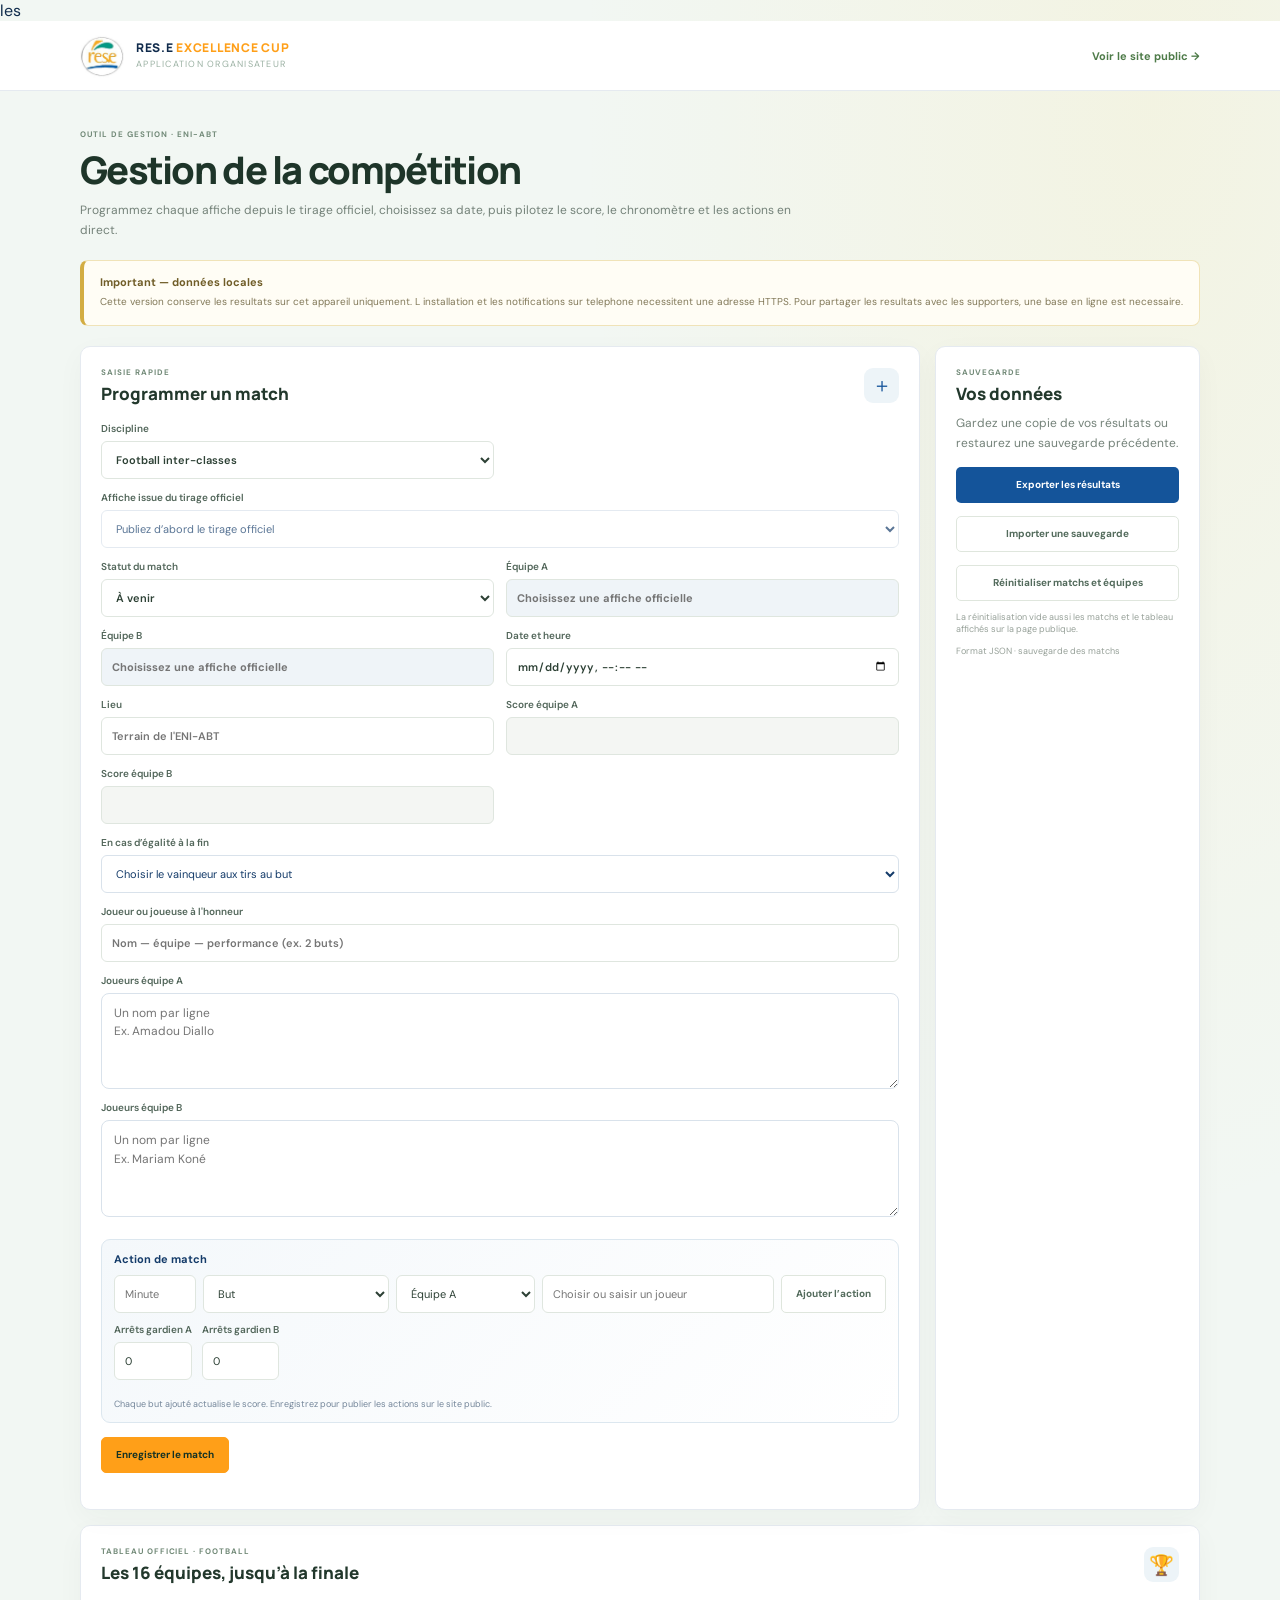
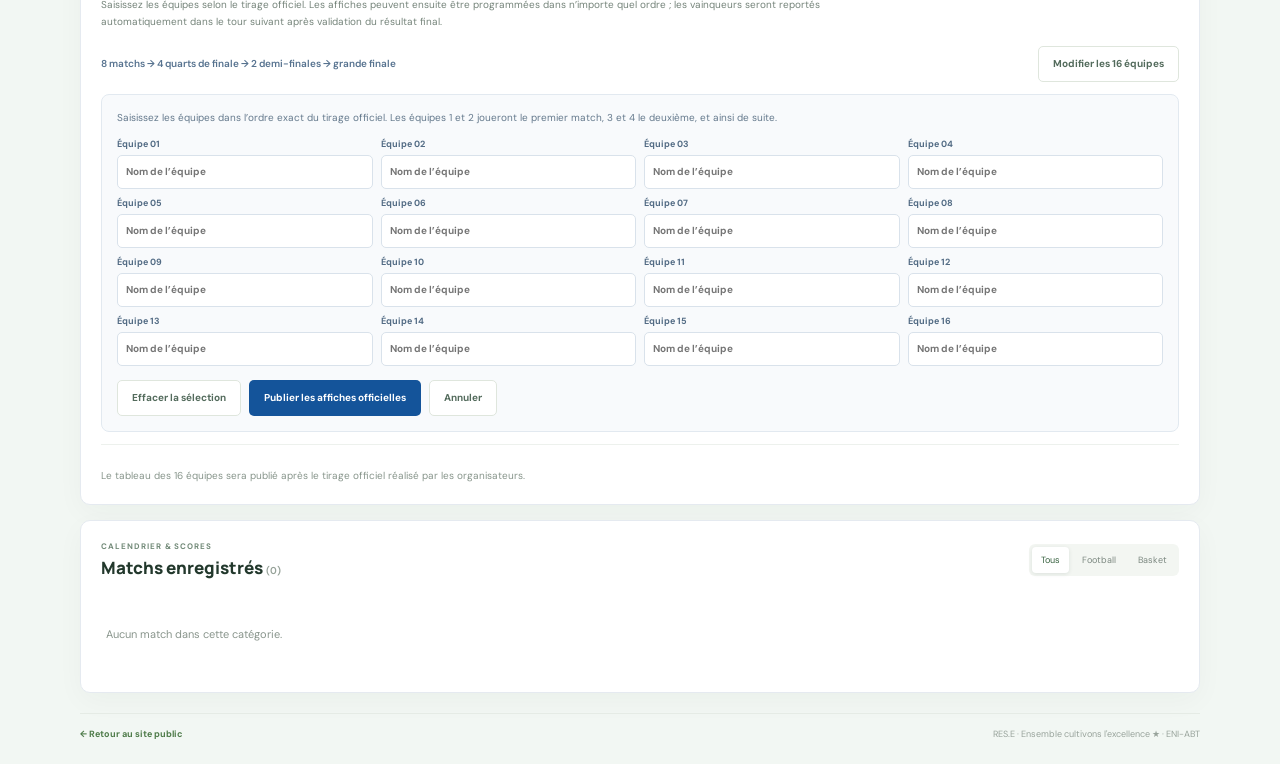
==== organisateurs.html @ f4ca10e6 "Publish RES.E Excellence Cup website" ====
les<!doctype html>
<html lang="fr">
  <head>
    <meta charset="UTF-8" />
    <meta name="viewport" content="width=device-width, initial-scale=1.0" />
    <meta name="theme-color" content="#103c70" />
    <meta name="apple-mobile-web-app-capable" content="yes" />
    <meta name="apple-mobile-web-app-status-bar-style" content="black-translucent" />
    <link rel="manifest" href="manifest.webmanifest" />
    <link rel="apple-touch-icon" href="app-icon-192.png" />
    <title>Gestion organisateurs — RES.E Excellence Cup</title>
    <link rel="preconnect" href="https://fonts.googleapis.com" />
    <link rel="preconnect" href="https://fonts.gstatic.com" crossorigin />
    <link href="https://fonts.googleapis.com/css2?family=DM+Sans:wght@400;500;600;700&family=Manrope:wght@400;500;600;700;800&display=swap" rel="stylesheet" />
    <link rel="stylesheet" href="styles.css" />
    <link rel="stylesheet" href="organisateurs.css" />
    <script src="matches-data.js" defer></script>
    <script src="bracket.js" defer></script>
    <script src="notifications.js" defer></script>
    <script src="affiche.js" defer></script>
    <script src="organisateurs.js" defer></script>
  </head>
  <body class="organizer-page">
    <header class="organizer-header">
      <a class="brand" href="index.html">
        <span class="organizer-mark"><img src="logo-rese.jpg" alt="Logo RES.E" /></span>
        <span class="brand-copy">
          <strong>RES.E <span>EXCELLENCE CUP</span></strong>
          <small>APPLICATION ORGANISATEUR</small>
        </span>
      </a>
      <div class="organizer-header-actions">
        <button class="notification-toggle install-app-toggle" id="install-app" type="button" aria-label="Installer l application" hidden>Installer</button>
        <a class="public-link" href="index.html">Voir le site public &rarr;</a>
      </div>
    </header>

    <main class="organizer-main">
      <section class="organizer-intro">
        <div class="eyebrow dark-eyebrow">OUTIL DE GESTION · ENI-ABT</div>
        <h1>Gestion de la compétition</h1>
        <p>Programmez chaque affiche depuis le tirage officiel, choisissez sa date, puis pilotez le score, le chronomètre et les actions en direct.</p>
      </section>

      <section class="organizer-notice">
        <strong>Important — données locales</strong>
        <span>Cette version conserve les resultats sur cet appareil uniquement. L installation et les notifications sur telephone necessitent une adresse HTTPS. Pour partager les resultats avec les supporters, une base en ligne est necessaire.</span>
      </section>

      <section class="organizer-layout">
        <article class="organizer-card match-editor">
          <div class="organizer-card-heading">
            <div>
              <div class="eyebrow dark-eyebrow">SAISIE RAPIDE</div>
              <h2 id="form-title">Programmer un match</h2>
            </div>
            <span class="editor-icon">＋</span>
          </div>
          <form id="match-form">
            <input type="hidden" id="match-id" />
            <div class="editor-grid">
              <label>Discipline
                <select id="form-sport" required>
                  <option value="football">Football inter-classes</option>
                  <option value="basketball">Basketball inter-promotions</option>
                </select>
              </label>
              <label class="editor-full" id="fixture-picker-wrap">Affiche issue du tirage officiel
                <select id="form-fixture" required><option value="">Publiez d’abord le tirage officiel</option></select>
              </label>
              <label>Statut du match
                <select id="form-status" required>
                  <option value="upcoming">À venir</option>
                  <option value="live">En direct</option>
                  <option value="played">Terminé</option>
                </select>
              </label>
              <label>Équipe A<input id="form-home" required maxlength="40" placeholder="Choisissez une affiche officielle" readonly /></label>
              <label>Équipe B<input id="form-away" required maxlength="40" placeholder="Choisissez une affiche officielle" readonly /></label>
              <label>Date et heure<input id="form-date" type="datetime-local" required /></label>
              <label>Lieu<input id="form-venue" maxlength="80" placeholder="Terrain de l'ENI-ABT" /></label>
              <label>Score équipe A<input id="form-home-score" type="number" min="0" max="999" disabled /></label>
              <label>Score équipe B<input id="form-away-score" type="number" min="0" max="999" disabled /></label>
              <label class="editor-full">En cas d’égalité à la fin
                <select id="form-tiebreak-winner"><option value="">Choisir le vainqueur aux tirs au but</option><option value="home">Équipe A</option><option value="away">Équipe B</option></select>
              </label>
              <label class="editor-full">Joueur ou joueuse à l'honneur
                <input id="form-star" maxlength="80" placeholder="Nom — équipe — performance (ex. 2 buts)" />
              </label>
              <label class="editor-full roster-field" id="home-roster-label">Joueurs équipe A
                <textarea id="home-roster" rows="4" placeholder="Un nom par ligne&#10;Ex. Amadou Diallo"></textarea>
              </label>
              <label class="editor-full roster-field" id="away-roster-label">Joueurs équipe B
                <textarea id="away-roster" rows="4" placeholder="Un nom par ligne&#10;Ex. Mariam Koné"></textarea>
              </label>
              <div class="editor-full live-event-editor">
                <strong>Action de match</strong>
                <div class="live-event-fields">
                  <input id="event-minute" type="number" min="0" max="130" placeholder="Minute" aria-label="Minute de l’action" />
                  <select id="event-type" aria-label="Type d’action"><option value="goal">But</option><option value="save">Arrêt du gardien</option><option value="yellow">Carton jaune</option><option value="red">Carton rouge</option><option value="substitution">Remplacement</option></select>
                  <select id="event-team" aria-label="Équipe concernée"><option value="home">Équipe A</option><option value="away">Équipe B</option></select>
                  <input id="event-player" maxlength="70" list="event-player-options" placeholder="Choisir ou saisir un joueur" aria-label="Joueur concerné" />
                  <datalist id="event-player-options"></datalist>
                  <button class="button button-outline" type="button" id="add-match-event">Ajouter l’action</button>
                </div>
                <div class="goalkeeper-fields">
                  <label>Arrêts gardien A<input id="home-saves" type="number" min="0" max="99" value="0" /></label>
                  <label>Arrêts gardien B<input id="away-saves" type="number" min="0" max="99" value="0" /></label>
                </div>
                <ol id="match-event-list" class="match-event-editor-list"></ol>
                <small>Chaque but ajouté actualise le score. Enregistrez pour publier les actions sur le site public.</small>
              </div>
            </div>
            <p class="form-error" id="form-error" role="alert" hidden></p>
            <div class="editor-actions">
              <button class="button button-lime" type="submit" id="save-match">Enregistrer le match</button>
              <button class="button button-outline" type="button" id="cancel-edit" hidden>Annuler</button>
            </div>
            <div id="match-clock-controls" class="match-clock-controls" hidden>
              <div class="clock-face"><span id="clock-period">PRÊT</span><strong id="clock-display">45:00</strong></div>
              <div class="clock-actions">
                <button class="button button-dark" type="button" id="clock-start">Démarrer le match</button>
                <button class="button button-outline" type="button" id="clock-halftime">Mi-temps</button>
                <button class="button button-outline" type="button" id="clock-second-half">Démarrer la 2e mi-temps</button>
                <button class="button button-outline" type="button" id="clock-add-time">+1 min additionnelle</button>
                <button class="button button-outline" type="button" id="clock-extra-time">Prolongation</button>
                <button class="button button-outline" type="button" id="clock-extra-break">Pause prolongation</button>
                <button class="button button-outline" type="button" id="clock-extra-second">2e prolongation</button>
                <button class="button button-outline" type="button" id="clock-penalties">Tirs au but</button>
                <button class="button button-lime" type="button" id="clock-finish">Terminer et qualifier le vainqueur</button>
              </div>
            </div>
          </form>
        </article>

        <aside class="organizer-card transfer-card">
          <div class="eyebrow dark-eyebrow">SAUVEGARDE</div>
          <h2>Vos données</h2>
          <p>Gardez une copie de vos résultats ou restaurez une sauvegarde précédente.</p>
          <button class="button button-dark" type="button" id="export-data">Exporter les résultats</button>
          <label class="button button-outline import-button">Importer une sauvegarde<input id="import-data" type="file" accept="application/json,.json" /></label>
          <button class="button button-outline reset-tournament-button" type="button" id="reset-tournament-data">Réinitialiser matchs et équipes</button>
          <span class="transfer-hint">La réinitialisation vide aussi les matchs et le tableau affichés sur la page publique.</span>
          <span class="transfer-hint">Format JSON · sauvegarde des matchs</span>
        </aside>
      </section>

      <section class="organizer-card draw-card">
        <div class="organizer-card-heading">
          <div>
            <div class="eyebrow dark-eyebrow">TABLEAU OFFICIEL · FOOTBALL</div>
            <h2>Les 16 équipes, jusqu’à la finale</h2>
          </div>
          <span class="editor-icon">🏆</span>
        </div>
        <p class="draw-intro">Saisissez les équipes selon le tirage officiel. Les affiches peuvent ensuite être programmées dans n’importe quel ordre ; les vainqueurs seront reportés automatiquement dans le tour suivant après validation du résultat final.</p>
        <div class="draw-tools">
          <span class="draw-stage-hint">8 matchs → 4 quarts de finale → 2 demi-finales → grande finale</span>
          <button class="button button-outline" id="edit-draw-teams" type="button">Modifier les 16 équipes</button>
        </div>
        <div id="draw-entry" class="draw-entry" hidden>
          <p class="draw-entry-note">Saisissez les équipes dans l’ordre exact du tirage officiel. Les équipes 1 et 2 joueront le premier match, 3 et 4 le deuxième, et ainsi de suite.</p>
          <div id="draw-teams-grid" class="draw-teams-grid"></div>
          <p class="form-error" id="draw-error" role="alert" hidden></p>
          <div class="editor-actions">
            <button class="button button-outline" id="clear-draw-selection" type="button">Effacer la sélection</button>
            <button class="button button-dark" id="save-draw" type="button">Publier les affiches officielles</button>
            <button class="button button-outline" id="cancel-draw-edit" type="button">Annuler</button>
          </div>
        </div>
        <div id="organizer-bracket" class="public-bracket"></div>
      </section>

      <section class="result-poster-modal" id="result-poster-modal" hidden aria-labelledby="poster-title">
        <div class="result-poster-dialog">
          <div class="poster-modal-head">
            <div>
              <div class="eyebrow dark-eyebrow">ANNONCE DE RÉSULTAT</div>
              <h2 id="poster-title">Le score final est connu !</h2>
            </div>
            <button class="modal-close" type="button" id="poster-close" aria-label="Fermer">×</button>
          </div>
          <canvas id="result-canvas" width="1080" height="1350" aria-label="Affiche du résultat du match"></canvas>
          <p id="poster-status" class="poster-status" aria-live="polite">Création de l’animation…</p>
          <div class="poster-actions">
            <button class="button button-dark" id="download-video" type="button" disabled>⬇ Télécharger la vidéo</button>
            <button class="button button-outline" id="download-image" type="button">⬇ Télécharger l’affiche PNG</button>
            <button class="button button-outline" id="replay-video" type="button">↻ Recréer la vidéo</button>
          </div>
        </div>
      </section>

      <section class="organizer-card saved-matches">
        <div class="organizer-card-heading">
          <div>
            <div class="eyebrow dark-eyebrow">CALENDRIER & SCORES</div>
            <h2>Matchs enregistrés <span id="match-count"></span></h2>
          </div>
          <div class="filter-tabs" role="group" aria-label="Filtrer les matchs">
            <button class="filter-tab active" type="button" data-filter="all">Tous</button>
            <button class="filter-tab" type="button" data-filter="football">Football</button>
            <button class="filter-tab" type="button" data-filter="basketball">Basket</button>
          </div>
        </div>
        <div id="admin-match-list" class="organizer-match-list"></div>
      </section>
      <footer class="organizer-footer"><a href="index.html">← Retour au site public</a><span>RES.E · Ensemble cultivons l'excellence ★ · ENI-ABT</span></footer>
    </main>
    <div class="toast" id="toast" role="status" aria-live="polite"></div>
  </body>
</html>
---- styles.css ----
:root {
  --green-950: #082c61;
  --green-900: #0c3d7b;
  --green-800: #14549a;
  --green-700: #216cad;
  --green-500: #a8d99b;
  --lime: #ff9f18;
  --muted: #818b85;
  --border: #e5eaf0;
  --soft: #f4f7fa;
  --dark-text: #102b4c;
  --shadow: rgba(6, 19, 16, 0.18);
  --danger: #ae4a3f;
}

.bracket-champion {
  margin-top: 6px;
  padding: 8px 5px;
  border-radius: 5px;
  color: #174271;
  background: #fff1d3;
  font-size: 7px;
  font-weight: 800;
  letter-spacing: .09em;
  text-align: center;
}

.bracket-champion strong {
  display: block;
  margin-top: 4px;
  color: #0a346b;
  font-size: 10px;
  letter-spacing: 0;
}

.bracket-team.winner > span {
  float: right;
  color: #f28b0b;
}

.bracket-score {
  padding: 7px;
  border-radius: 8px;
  color: #0a3269;
  background: #f8f2dd;
  font: 800 16px Manrope, sans-serif;
  text-align: center;
}

.bracket-score-editor {
  display: flex;
  flex-wrap: wrap;
  align-items: center;
  justify-content: center;
  gap: 4px;
  padding-top: 6px;
}

.bracket-score-editor input {
  width: 38px;
  height: 29px;
  padding: 3px;
  border: 1px solid #d6e0e9;
  border-radius: 4px;
  color: #0b356d;
  font: 700 11px Manrope, sans-serif;
  text-align: center;
}

.bracket-score-editor select {
  width: 100%;
  min-height: 27px;
  border: 1px solid #d6e0e9;
  border-radius: 4px;
  color: #31516f;
  background: white;
  font-size: 8px;
}

.bracket-score-editor button {
  padding: 6px 9px;
  border: 0;
  border-radius: 4px;
  color: #fff;
  background: #0b3976;
  font-size: 8px;
  font-weight: 700;
}

.bracket-game.game-resolved {
  border-color: #f2ca65;
  box-shadow: 0 3px 12px rgba(255, 159, 24, .12);
}

.sr-only {
  position: absolute;
  width: 1px;
  height: 1px;
  overflow: hidden;
  clip: rect(0, 0, 0, 0);
  white-space: nowrap;
  clip-path: inset(50%);
}

* {
  box-sizing: border-box;
}

html {
  scroll-behavior: smooth;
  scroll-padding-top: 70px;
}

body {
  margin: 0;
  min-width: 320px;
  background: var(--soft);
  color: var(--dark-text);
  font-family: "DM Sans", Arial, sans-serif;
}

a {
  color: inherit;
  text-decoration: none;
}

button,
input,
select {
  font: inherit;
}

button {
  cursor: pointer;
}

[hidden] {
  display: none !important;
}

.app-shell {
  min-height: 100vh;
}

.sidebar {
  position: fixed;
  inset: 0 auto 0 0;
  z-index: 20;
  display: flex;
  flex-direction: column;
  width: 252px;
  padding: 24px 18px 18px;
  background: var(--green-950);
  color: #e2f1e8;
}

.brand {
  display: flex;
  align-items: center;
  gap: 12px;
}

.brand-mark {
  position: relative;
  display: grid;
  place-items: center;
  width: 46px;
  height: 46px;
  overflow: hidden;
  border-radius: 12px;
  border: 1px solid rgba(255,255,255,0.12);
  background: rgba(255,255,255,0.04);
}

.brand-mark img {
  width: 100%;
  height: 100%;
  object-fit: cover;
}

.brand-fallback {
  position: absolute;
  z-index: -1;
  font-family: "Manrope", sans-serif;
  font-size: 10px;
  font-weight: 800;
  color: var(--lime);
}

.brand-copy {
  display: grid;
  gap: 2px;
}

.brand-copy strong {
  font: 800 12px/1.2 "Manrope", sans-serif;
  letter-spacing: 0.06em;
}

.brand-copy strong span {
  color: var(--lime);
}

.brand-copy small {
  color: #9bb1a3;
  font-size: 9px;
  letter-spacing: 0.14em;
}

.nav-label {
  margin: 46px 7px 14px;
  color: #7f998d;
  font-size: 9px;
  font-weight: 700;
  letter-spacing: 0.18em;
}

.main-nav {
  display: grid;
  gap: 6px;
}

.nav-link {
  display: flex;
  align-items: center;
  gap: 12px;
  min-height: 42px;
  padding: 0 11px;
  border-radius: 7px;
  color: #cbd9d1;
  font-size: 12px;
  transition: 0.2s ease;
}

.nav-link:hover,
.nav-link.active {
  background: rgba(255,255,255,0.05);
  color: #fff;
}

.nav-link.active {
  box-shadow: inset 3px 0 0 var(--lime);
}

.nav-icon {
  width: 18px;
  color: var(--lime);
  text-align: center;
}

.sidebar-spacer {
  flex: 1;
}

.sidebar-season {
  display: flex;
  gap: 12px;
  padding: 14px 9px 12px 0;
  border-top: 1px solid rgba(255,255,255,0.08);
}

.season-ball {
  display: grid;
  place-items: center;
  width: 28px;
  height: 28px;
  border-radius: 8px;
  background: rgba(194,237,101,0.12);
  color: var(--lime);
}

.sidebar-season div {
  display: grid;
  gap: 3px;
}

.sidebar-season strong {
  font-size: 11px;
}

.sidebar-season small {
  color: #93a89d;
  font-size: 9px;
  line-height: 1.4;
}

.admin-nav-button {
  display: flex;
  align-items: center;
  width: 100%;
  margin-top: 8px;
  padding: 12px 11px;
  border: 1px solid rgba(255,255,255,0.12);
  border-radius: 7px;
  background: transparent;
  color: #eaf5ee;
  font-size: 11px;
  text-align: left;
}

.admin-nav-button .arrow {
  margin-left: auto;
  color: #9baea3;
}

.sidebar-footer {
  margin-top: 18px;
  color: #738a7d;
  font-size: 8px;
  letter-spacing: 0.12em;
  text-align: center;
}

.main-content {
  min-height: 100vh;
  margin-left: 252px;
}

.topbar {
  position: sticky;
  top: 0;
  z-index: 10;
  display: flex;
  align-items: center;
  justify-content: space-between;
  height: 64px;
  padding: 0 4%;
  border-bottom: 1px solid var(--border);
  background: rgba(255,255,255,0.94);
  backdrop-filter: blur(10px);
}

.breadcrumb {
  color: #8d9a93;
  font-size: 11px;
}

.breadcrumb span {
  margin: 0 8px;
  color: #c0c9c4;
}

.breadcrumb strong {
  color: #2b3f35;
  font-weight: 600;
}

.topbar-right {
  display: flex;
  align-items: center;
  gap: 12px;
}

.notification-toggle {
  display: inline-flex;
  min-height: 34px;
  align-items: center;
  justify-content: center;
  gap: 7px;
  padding: 7px 10px;
  border: 1px solid rgba(16,60,112,.16);
  border-radius: 9px;
  color: #315b83;
  background: #fff;
  font: 700 9px "DM Sans", sans-serif;
  cursor: pointer;
  transition: background .2s, border-color .2s, transform .2s;
}
.notification-toggle:hover { border-color: #8aa8c4; background: #f2f7fb; }
.notification-toggle:active { transform: scale(.97); }
.notification-toggle.notifications-active { color: #fff; border-color: #103c70; background: #103c70; }
.notification-bell { width: 15px; height: 15px; fill: none; stroke: currentColor; stroke-linecap: round; stroke-linejoin: round; stroke-width: 1.8; }

.live-indicator {
  display: flex;
  align-items: center;
  gap: 7px;
  color: #587564;
  font-size: 9px;
  font-weight: 700;
  letter-spacing: 0.1em;
}

.live-indicator i {
  width: 8px;
  height: 8px;
  border-radius: 50%;
  background: #7cc35a;
  box-shadow: 0 0 0 3px rgba(124,195,90,0.18);
}

.topbar-divider {
  width: 1px;
  height: 24px;
  background: var(--border);
}

.user-avatar {
  display: grid;
  place-items: center;
  width: 29px;
  height: 29px;
  border-radius: 50%;
  background: var(--green-800);
  color: white;
  font: 700 12px "Manrope", sans-serif;
}

.user-label {
  color: #6a7d72;
  font-size: 10px;
}

.mobile-menu {
  display: none;
  border: 0;
  background: transparent;
  color: var(--green-900);
  font-size: 20px;
}

.page-wrap {
  max-width: 1400px;
  margin: 0 auto;
  padding: 28px 4% 26px;
}

.hero {
  position: relative;
  display: flex;
  overflow: hidden;
  min-height: 330px;
  padding: 38px 44px 54px;
  border-radius: 14px;
  background: linear-gradient(120deg, #082c61 0%, #0d407f 57%, #15589b 100%);
  color: white;
}

.hero-content {
  position: relative;
  z-index: 1;
  max-width: 620px;
}

.eyebrow {
  display: flex;
  align-items: center;
  gap: 8px;
  color: #b3d884;
  font-size: 9px;
  font-weight: 700;
  letter-spacing: 0.16em;
  text-transform: uppercase;
}

.eyebrow span {
  width: 18px;
  height: 2px;
  background: var(--lime);
}

.hero h1 {
  margin: 14px 0 10px;
  font: 800 clamp(34px, 4vw, 48px)/1.06 "Manrope", sans-serif;
  letter-spacing: -0.05em;
}

.hero h1 em {
  font-style: normal;
  color: var(--lime);
}

.hero p {
  max-width: 520px;
  margin: 0;
  color: #c5d5cb;
  font-size: 11px;
  line-height: 1.8;
}

.hero-actions {
  display: flex;
  flex-wrap: wrap;
  gap: 10px;
  margin-top: 20px;
}

.button {
  display: inline-flex;
  align-items: center;
  justify-content: center;
  min-height: 36px;
  padding: 0 14px;
  border: 1px solid transparent;
  border-radius: 5px;
  font-size: 10px;
  font-weight: 700;
  transition: 0.2s ease;
}

.button-lime {
  background: var(--lime);
  color: #153224;
}

.button-lime:hover {
  background: #dff78a;
}

.button-ghost {
  border-color: rgba(255,255,255,0.18);
  background: transparent;
  color: white;
}

.button-ghost:hover {
  background: rgba(255,255,255,0.05);
}

.button-dark {
  background: var(--green-800);
  color: white;
}

.button-outline {
  border-color: #dfe6dd;
  background: white;
  color: #536b5c;
}

.hero-art {
  position: absolute;
  top: -42px;
  right: 2%;
  width: 390px;
  height: 340px;
}

.hero-ring {
  position: absolute;
  right: 0;
  width: 300px;
  height: 300px;
  border: 1px solid rgba(255,255,255,0.1);
  border-radius: 50%;
}

.ring-two {
  top: 34px;
  right: 28px;
  width: 250px;
  height: 250px;
  border-color: rgba(247,220,122,0.2);
}

.hero-monogram {
  position: absolute;
  top: 108px;
  right: 45px;
  color: rgba(255,255,255,0.15);
  font: 800 58px/1 "Manrope", sans-serif;
  letter-spacing: -0.08em;
}

.hero-monogram span {
  color: rgba(247,220,122,0.62);
}

.hero-ball,
.hero-basket {
  position: absolute;
  display: grid;
  place-items: center;
  width: 52px;
  height: 52px;
  border: 1px solid rgba(255,255,255,0.2);
  border-radius: 14px;
  background: rgba(255,255,255,0.06);
  font-size: 26px;
  box-shadow: 0 12px 22px rgba(4,18,15,0.25);
}

.hero-ball {
  top: 82px;
  right: 30px;
  transform: rotate(12deg);
}

.hero-basket {
  right: 250px;
  bottom: 70px;
  transform: rotate(-10deg);
}

.hero-caption {
  position: absolute;
  right: 22px;
  bottom: 68px;
  font-size: 9px;
  color: #a5b9ae;
  letter-spacing: 0.14em;
  text-align: right;
}

.hero-caption strong {
  color: var(--lime);
  font: 800 24px/1 "Manrope", sans-serif;
}

.hero-bottom {
  position: absolute;
  right: 42px;
  bottom: 1px;
  left: 42px;
  display: flex;
  align-items: center;
  gap: 12px;
  height: 30px;
  color: #b7c9c1;
  font-size: 8px;
  font-weight: 700;
  letter-spacing: 0.12em;
}

.bracket-panel {
  margin-top: 16px;
  padding: 18px;
}

.bracket-header {
  display: flex;
  align-items: center;
  justify-content: space-between;
  gap: 10px;
  margin: 14px 0 10px;
  color: #527b4d;
  font-size: 8px;
  font-weight: 700;
  letter-spacing: .08em;
}

.bracket-header strong {
  color: #849187;
  font-size: 8px;
  font-weight: 500;
  letter-spacing: 0;
}

.bracket-scroll {
  overflow-x: auto;
  padding: 4px 0 10px;
}

.bracket-rounds {
  display: flex;
  align-items: stretch;
  gap: 26px;
  min-width: max-content;
}

.bracket-round {
  display: flex;
  width: 210px;
  flex-direction: column;
}

.bracket-round h3 {
  margin: 6px 0 12px;
  color: #60824e;
  font-size: 9px;
  letter-spacing: .08em;
  text-transform: uppercase;
}

.bracket-games {
  display: flex;
  flex: 1;
  flex-direction: column;
  justify-content: space-around;
  gap: 12px;
}

.bracket-game {
  position: relative;
  display: grid;
  gap: 4px;
  padding: 9px;
  border: 1px solid #dfe8ef;
  border-radius: 12px;
  background: linear-gradient(145deg, #fff, #f8fafc);
  box-shadow: 0 5px 16px rgba(16,60,112,.06);
  transition: transform .24s ease, box-shadow .24s ease, border-color .24s ease;
  animation: bracket-arrive .45s both;
}

.bracket-game:hover { transform: translateY(-3px); border-color: #c8d8e6; box-shadow: 0 10px 22px rgba(16,60,112,.12); }
.bracket-round:nth-child(2) .bracket-game { animation-delay: .08s; }
.bracket-round:nth-child(3) .bracket-game { animation-delay: .16s; }
.bracket-round:nth-child(4) .bracket-game { animation-delay: .24s; }

.bracket-game-number {
  padding: 3px 7px 5px;
  color: #a56a0f;
  font-size: 8px;
  font-weight: 800;
  letter-spacing: .1em;
}

.bracket-fixture-status { width: fit-content; max-width: 100%; overflow: hidden; padding: 3px 7px; border-radius: 20px; color: #647c92; background: #eff4f8; font-size: 7px; font-weight: 800; letter-spacing: .06em; text-overflow: ellipsis; white-space: nowrap; }
.bracket-fixture-status.is-live { color: #b42e31; background: #fff0ef; animation: live-ping 1.3s infinite; }

.bracket-game:not(:last-child)::after {
  position: absolute;
  top: 50%;
  left: calc(100% + 1px);
  width: 25px;
  border-top: 1px solid #c9d9c3;
  content: "";
}

.bracket-team {
  display: flex;
  align-items: center;
  justify-content: space-between;
  min-height: 34px;
  overflow: hidden;
  padding: 8px 10px;
  border: 1px solid #e9eef3;
  border-radius: 8px;
  color: #213d5e;
  background: #f6f9fc;
  font-size: 10px;
  font-weight: 650;
  text-overflow: ellipsis;
  white-space: nowrap;
}

.bracket-team + .bracket-team {
  border-top: 1px solid #e7ede6;
}

.bracket-team.winner {
  border-color: #a9c6de;
  color: #082c61;
  background: linear-gradient(100deg, #e7f1fa, #f5faff);
  font-weight: 800;
  box-shadow: inset 3px 0 #ff9f18;
}

.bracket-team.placeholder {
  color: #8995a2;
  background: #f6f8fa;
}

.bye-label {
  position: absolute;
  top: -7px;
  right: 6px;
  padding: 2px 5px;
  border-radius: 10px;
  color: #6c7d3f;
  background: #f8e8a9;
  font-size: 6px;
  font-weight: 800;
}

.bracket-empty {
  margin: 16px 0 2px;
  color: #87958b;
  font-size: 10px;
}

.match-card.upcoming-card .match-status::before {
  display: inline-block;
  width: 5px;
  height: 5px;
  margin-right: 4px;
  border-radius: 50%;
  background: #f1cf62;
  content: "";
  vertical-align: 1px;
  animation: fixture-pulse 1.8s ease-in-out infinite;
}

.match-card.recent-result .match-score {
  animation: score-pop .6s cubic-bezier(.2,.8,.3,1.3) both;
}

.match-card.live-score-update .match-score { animation: score-pop .65s cubic-bezier(.2,.8,.3,1.3) both; }
.match-stage { grid-column: 1 / -1; justify-self: center; padding: 4px 8px; border-radius: 20px; color: #607d99; background: #eff4f8; font-size: 8px; font-weight: 700; letter-spacing: .04em; }

.match-card.recent-result .match-status {
  animation: result-shine 1s ease-in-out 2;
}

.stat-icon,
.mini-crest,
.team-crest,
.team.away .team-crest,
.date-block,
.sport-chip,
.spotlight-badge {
  background-color: #edf4f8;
}

.stat-icon,
.team-crest,
.mini-crest,
.date-block,
.calendar-icon,
.dark-eyebrow,
.text-link,
.rank-tab.active,
.standings-table tr.qualifying td:first-child,
.player-stat strong {
  color: #15549a;
}

.sport-tab.active,
.ranking-season,
.filter-tab.active {
  color: #0b3976;
}

.hero .eyebrow,
.hero-motto,
.hero-caption strong {
  color: #ffb02e;
}

.spotlight-badge,
.ranking-season {
  background: #fff3d5;
}

.standings-table tr.qualifying td:first-child,
.player-avatar {
  border-color: #dce9f0;
}

.rank-tab.active,
.button-lime,
.hero-ring.ring-two {
  border-color: #ff9f18;
}

.stat-highlight {
  border-color: #f2dfb4;
  background: #fffdf7;
}

.stat-highlight .stat-icon {
  color: #d77c0b;
  background: #fff1d7;
}

.nav-link.active {
  box-shadow: inset 3px 0 0 #ff9f18;
}

@keyframes fixture-pulse {
  50% { box-shadow: 0 0 0 5px rgba(241,207,98,.2); }
}

@keyframes score-pop {
  from { opacity: 0; transform: scale(.65); }
  to { opacity: 1; transform: scale(1); }
}

@keyframes result-shine {
  50% { color: #e3b738; }
}

.hero-bottom i {
  width: 4px;
  height: 4px;
  border-radius: 50%;
  background: var(--lime);
}

.hero-motto {
  margin-left: auto;
  color: var(--lime);
}

.stats-row {
  display: grid;
  grid-template-columns: repeat(4, minmax(0, 1fr));
  gap: 12px;
  margin: 15px 0 18px;
}

.stat-card {
  position: relative;
  display: flex;
  align-items: flex-start;
  gap: 12px;
  min-height: 78px;
  padding: 14px 12px;
  border: 1px solid var(--border);
  border-radius: 8px;
  background: white;
}

.stat-icon {
  display: grid;
  place-items: center;
  width: 32px;
  height: 32px;
  border-radius: 8px;
  background: #edf5e8;
  color: #4d795a;
}

.stat-card > div {
  display: grid;
  gap: 4px;
}

.stat-title {
  color: #96a29b;
  font-size: 8px;
  font-weight: 700;
  letter-spacing: 0.09em;
}

.stat-card strong {
  color: #24382f;
  font: 800 20px/1.1 "Manrope", sans-serif;
}

.stat-note {
  position: absolute;
  right: 11px;
  bottom: 8px;
  color: #9aa39d;
  font-size: 8px;
}

.stat-highlight {
  border-color: #e4efd9;
  background: #fcfdf8;
}

.stat-highlight .stat-icon {
  background: #fbf3df;
  color: #a07421;
}

.content-grid {
  display: grid;
  grid-template-columns: minmax(0, 1.5fr) minmax(280px, 0.8fr);
  gap: 16px;
}

.panel {
  border: 1px solid var(--border);
  border-radius: 9px;
  background: white;
}

.matches-panel,
.standings-panel,
.spotlight-panel,
.next-panel {
  padding: 18px 18px 14px;
}

.section-heading {
  display: flex;
  align-items: center;
  justify-content: space-between;
  gap: 10px;
}

.dark-eyebrow {
  color: #728a78;
  font-size: 8px;
  letter-spacing: 0.12em;
}

.section-heading h2 {
  margin: 6px 0 0;
  color: #20352b;
  font: 800 17px/1.2 "Manrope", sans-serif;
}

.text-link {
  color: #5a8c4a;
  font-size: 9px;
  font-weight: 700;
}

.sport-tabs {
  display: flex;
  gap: 8px;
  margin: 18px 0 8px;
  padding: 4px;
  border-radius: 7px;
  background: #f4f6f2;
}

.sport-tab {
  min-height: 31px;
  padding: 0 12px;
  border: 0;
  border-radius: 5px;
  background: transparent;
  color: #79857f;
  font-size: 9px;
  font-weight: 700;
}

.sport-tab.active {
  background: white;
  color: #234932;
  box-shadow: 0 2px 8px rgba(24,28,25,0.05);
}

.match-list {
  display: grid;
}

.match-card {
  display: grid;
  grid-template-columns: minmax(0, 1fr) auto minmax(0, 1fr);
  align-items: center;
  gap: 12px;
  min-height: 79px;
  padding: 12px 2px;
  border-bottom: 1px solid #edf0ec;
  position: relative;
  isolation: isolate;
  transition: background-color .25s ease, padding .25s ease;
}

.match-card:hover {
  padding-inline: 9px;
  background: linear-gradient(90deg, rgba(237,244,248,.64), rgba(255,255,255,0) 48%, rgba(248,239,220,.48));
}

.match-card:last-child {
  border-bottom: 0;
}

.team {
  display: flex;
  align-items: center;
  gap: 8px;
  min-width: 0;
  color: #364a3e;
  font-weight: 600;
  font-size: 10px;
}

.team.away {
  justify-content: flex-end;
  text-align: right;
}

.team-name {
  overflow: hidden;
  text-overflow: ellipsis;
  white-space: nowrap;
}

.team-crest {
  display: grid;
  place-items: center;
  width: 28px;
  height: 28px;
  border: 1px solid #e6ece5;
  border-radius: 8px;
  background: #f4f9f1;
  color: #4d7c56;
  font: 800 8px "Manrope", sans-serif;
  box-shadow: 0 3px 9px rgba(16, 60, 112, .09);
  transition: transform .28s cubic-bezier(.2,.8,.2,1), box-shadow .28s ease;
}

.match-card:hover .team:not(.away) .team-crest { transform: translateX(3px) rotate(-5deg) scale(1.08); }
.match-card:hover .team.away .team-crest { transform: translateX(-3px) rotate(5deg) scale(1.08); }

.team.away .team-crest {
  background: #fbf5e8;
  color: #9d7427;
}

.match-center {
  display: grid;
  justify-items: center;
  min-width: 82px;
  gap: 4px;
  position: relative;
}

.match-center::before {
  content: "";
  position: absolute;
  z-index: -1;
  width: 34px;
  height: 34px;
  border-radius: 50%;
  background: radial-gradient(circle, rgba(237,244,248,.95), rgba(237,244,248,0));
  animation: matchup-glow 3s ease-in-out infinite alternate;
}

.match-status {
  color: #609246;
  font-size: 7px;
  font-weight: 700;
  letter-spacing: 0.1em;
  text-transform: uppercase;
}

.match-status.scheduled {
  color: #b2822c;
}

.match-score {
  color: #223a2f;
  font: 800 17px/1 "Manrope", sans-serif;
  letter-spacing: 0.05em;
}

.match-score.upcoming {
  color: #a3aaa4;
  font-size: 11px;
  letter-spacing: 0.08em;
}

.match-meta {
  color: #98a29b;
  font-size: 8px;
}

.match-card.live-match {
  padding: 16px 10px;
  border: 1px solid rgba(16,60,112,.13);
  border-radius: 12px;
  background: linear-gradient(115deg, #f0f6fb, #fff 52%, #fbf6e9);
  box-shadow: 0 8px 24px rgba(16,60,112,.08);
}
.match-card.live-match .match-score { color: #103c70; font-size: 25px; letter-spacing: .09em; text-shadow: 0 3px 15px rgba(16,60,112,.15); }
.match-score.scoreline { display: flex; align-items: center; justify-content: center; gap: 0; min-width: 142px; padding: 3px 0; overflow: visible; letter-spacing: 0; text-shadow: none; }
.score-number { display: grid; min-width: 48px; height: 38px; padding: 0 9px; place-items: center; color: #123e6d; background: #fff; clip-path: polygon(10% 0,100% 0,90% 100%,0 100%); font: 900 24px/1 "Manrope", sans-serif; font-variant-numeric: tabular-nums; }
.away-score-number { clip-path: polygon(0 0,90% 0,100% 100%,10% 100%); }
.score-versus { display: grid; z-index: 1; width: 33px; height: 34px; margin: 0 -3px; place-items: center; color: #fff; background: linear-gradient(145deg,#275b8e,#103c70); font: 800 8px/1 "Manrope",sans-serif; transform: skew(-7deg); }
.match-score.upcoming { display: block; min-width: 0; padding: 0; clip-path: none; background: transparent; }
.goal-score-flash { position: relative; isolation: isolate; }
.goal-score-flash::before { position: absolute; z-index: 3; top: -18px; left: 50%; padding: 4px 11px; border-radius: 2px; color: #fff; background: linear-gradient(100deg,#c78118,#b8422e); content: "BUT !"; font: 900 9px/1 "Manrope",sans-serif; letter-spacing: .16em; transform: translateX(-50%) skew(-8deg); animation: goal-title-in 2.4s cubic-bezier(.2,.8,.25,1) both; }
.goal-score-flash::after { position: absolute; z-index: -1; top: 50%; left: 50%; color: rgba(217,150,49,.58); content: "✕"; font: 900 68px/1 Arial,sans-serif; transform: translate(-50%,-50%) scale(.2) rotate(-45deg); animation: goal-mark-burst 1.1s ease-out both; }
.goal-score-flash.goal-home .home-score-number, .goal-score-flash.goal-away .away-score-number { animation: goal-score-hit .85s cubic-bezier(.2,.8,.25,1.3) both; }
.goal-score-flash.goal-home .home-score-number { background: linear-gradient(180deg,#fff 0%,#fff 76%,#f6e7ca 100%); }
.goal-score-flash.goal-away .away-score-number { background: linear-gradient(180deg,#fff 0%,#fff 76%,#f6e7ca 100%); }
.match-card.goal-score-card { animation: goal-card-flash 1.15s ease-out both; }
@keyframes goal-card-flash { 0% { box-shadow: 0 0 0 0 rgba(197,128,26,0), 0 8px 24px rgba(16,60,112,.08); } 24% { box-shadow: 0 0 0 5px rgba(197,128,26,.24), 0 10px 30px rgba(16,60,112,.16); } 100% { box-shadow: 0 0 0 0 rgba(197,128,26,0), 0 8px 24px rgba(16,60,112,.08); } }
@keyframes goal-title-in { 0% { opacity: 0; transform: translate(-50%,8px) skew(-8deg) scale(.7); } 12%,78% { opacity: 1; transform: translate(-50%,0) skew(-8deg) scale(1); } 100% { opacity: 0; transform: translate(-50%,-8px) skew(-8deg) scale(.85); } }
@keyframes goal-mark-burst { 0% { opacity: 0; transform: translate(-50%,-50%) scale(.2) rotate(-45deg); } 20% { opacity: .5; } 100% { opacity: 0; transform: translate(-50%,-50%) scale(1.8) rotate(25deg); } }
@keyframes goal-score-hit { 0% { opacity: .4; transform: translateY(-20px) rotateX(75deg) scale(.7); } 55% { opacity: 1; transform: translateY(4px) rotateX(-8deg) scale(1.2); } 100% { transform: translateY(0) rotateX(0) scale(1); } }
.match-status.live { color: #c23b36; display: inline-flex; align-items: center; gap: 5px; }
.match-status.live::before { content: ""; width: 7px; height: 7px; border-radius: 50%; background: #d9463f; box-shadow: 0 0 0 0 rgba(217,70,63,.45); animation: live-ping 1.3s infinite; }
.match-timeline, .keeper-line { grid-column: 1 / -1; display: flex; justify-content: space-between; gap: 8px; padding: 8px 10px 0; border-top: 1px solid rgba(16,60,112,.08); }
.match-timeline { flex-wrap: wrap; }
.timeline-event { display: inline-flex; align-items: center; gap: 4px; color: #33495f; font-size: 9px; animation: match-in .3s both; }
.timeline-event small { color: #728397; font-size: 8px; }
.keeper-line { color: #56728f; font-size: 9px; }
.match-lineups { grid-column: 1 / -1; margin: 2px 10px 0; border-top: 1px solid rgba(16,60,112,.08); }
.match-lineups summary { width: fit-content; padding: 10px 0 4px; color: #315c86; cursor: pointer; font-size: 10px; font-weight: 800; letter-spacing: .04em; list-style: none; }
.match-lineups summary::-webkit-details-marker { display: none; }
.match-lineups summary::before { content: "+"; display: inline-grid; width: 17px; height: 17px; margin-right: 7px; place-items: center; border-radius: 50%; background: rgba(16,60,112,.08); }
.match-lineups[open] summary::before { content: "−"; }
.lineup-grid { display: grid; grid-template-columns: repeat(2, minmax(0, 1fr)); gap: 12px; padding: 8px 0 12px; animation: lineup-reveal .2s ease-out both; }
.lineup-team { min-width: 0; padding: 10px; border: 1px solid rgba(16,60,112,.08); border-radius: 12px; background: rgba(245,249,253,.7); }
.lineup-team h4 { display: flex; justify-content: space-between; gap: 8px; margin: 0 0 7px; color: #183e67; font-size: 11px; }
.lineup-team h4 span { color: #7890a8; font-size: 9px; font-weight: 600; }
.lineup-team ul { display: grid; gap: 5px; margin: 0; padding: 0; list-style: none; }
.lineup-team li { display: flex; align-items: center; justify-content: space-between; gap: 8px; min-height: 22px; color: #345673; font-size: 10px; }
.lineup-player-name { overflow: hidden; text-overflow: ellipsis; white-space: nowrap; }
.player-stats { display: flex; justify-content: flex-end; flex-wrap: wrap; gap: 3px; }
.player-stat { padding: 3px 5px; border-radius: 6px; background: #eaf2f8; color: #365d7e; font-size: 9px; font-weight: 800; white-space: nowrap; }
.yellow-stat { background: #fff3bd; color: #805b00; }
.red-stat { background: #ffe1df; color: #a3322d; }
.goal-stat { background: #e5f5e9; color: #267143; }
.save-stat { background: #e4efff; color: #295a96; }
.quiet-stat { background: transparent; }
@keyframes lineup-reveal { from { opacity: 0; transform: translateY(-4px); } to { opacity: 1; transform: translateY(0); } }
@media (max-width: 560px) { .lineup-grid { grid-template-columns: 1fr; } }
@keyframes live-ping { 70% { box-shadow: 0 0 0 6px rgba(217,70,63,0); } 100% { box-shadow: 0 0 0 0 rgba(217,70,63,0); } }

.empty-state {
  padding: 18px 8px 0;
  color: #8b9892;
  font-size: 10px;
  text-align: center;
}

.ranking-season {
  padding: 5px 7px;
  border-radius: 5px;
  background: #f0f6eb;
  color: #748d6c;
  font-size: 9px;
  font-weight: 700;
}

.ranking-toggle {
  display: flex;
  gap: 16px;
  margin-top: 18px;
  border-bottom: 1px solid #edf0ec;
}

.rank-tab {
  padding: 0 0 9px;
  border: 0;
  border-bottom: 2px solid transparent;
  background: transparent;
  color: #8d978f;
  font-size: 9px;
  font-weight: 700;
}

.rank-tab.active {
  border-color: #6ca14b;
  color: #3e6747;
}

.table-scroll {
  overflow-x: auto;
}

.standings-table {
  width: 100%;
  border-collapse: collapse;
  text-align: left;
}

.standings-table th {
  height: 28px;
  color: #9aa39d;
  font-size: 7px;
  font-weight: 700;
  letter-spacing: 0.08em;
}

.standings-table td {
  height: 38px;
  border-top: 1px solid #edf1ee;
  color: #586a62;
  font-size: 9px;
}

.standings-table td:first-child {
  color: #a2aaa3;
  font-size: 8px;
  font-weight: 700;
}

.standings-table td:last-child {
  color: #2c4133;
  font-weight: 800;
}

.standings-team {
  display: flex;
  align-items: center;
  gap: 7px;
  color: #3a4a3f;
  font-weight: 600;
}

.mini-crest {
  display: grid;
  place-items: center;
  width: 20px;
  height: 20px;
  border-radius: 6px;
  background: #f1f6ef;
  color: #467452;
  font: 800 7px "Manrope", sans-serif;
}

.standing-legend {
  display: flex;
  align-items: center;
  gap: 7px;
  margin-top: 10px;
  color: #9aa69f;
  font-size: 8px;
}

.standing-legend span {
  width: 8px;
  height: 8px;
  border-radius: 2px;
  background: #7fa95c;
}

.bottom-grid {
  display: grid;
  grid-template-columns: 1fr 1fr;
  gap: 16px;
  margin-top: 16px;
}

.spotlight-badge {
  padding: 5px 7px;
  border-radius: 4px;
  background: #faf3df;
  color: #916f2a;
  font-size: 7px;
  font-weight: 700;
  letter-spacing: 0.09em;
}

.spotlight-content {
  display: flex;
  align-items: center;
  gap: 14px;
  margin-top: 15px;
}

.player-avatar {
  display: grid;
  place-items: center;
  width: 52px;
  height: 52px;
  border: 1px solid #dfead9;
  border-radius: 15px;
  background: linear-gradient(140deg, #668d4a, #123e2b);
  color: white;
  font: 800 16px "Manrope", sans-serif;
}

.player-details {
  min-width: 0;
  flex: 1;
}

.player-details strong {
  display: block;
  overflow: hidden;
  color: #2c4037;
  font: 700 12px/1.2 "Manrope", sans-serif;
  text-overflow: ellipsis;
  white-space: nowrap;
}

.player-details span {
  display: block;
  margin-top: 4px;
  color: #8a9790;
  font-size: 9px;
}

.player-stat {
  padding-left: 12px;
  border-left: 1px solid #ebefeb;
  text-align: right;
}

.player-stat strong {
  color: #5e8d48;
  font: 800 20px/1.1 "Manrope", sans-serif;
}

.player-stat small {
  display: block;
  margin-top: 2px;
  color: #95a29c;
  font-size: 8px;
}

.spotlight-empty {
  color: #818d87;
  font-size: 10px;
  line-height: 1.7;
}

.calendar-icon {
  color: #71a14d;
  font-size: 17px;
}

.upcoming-list {
  display: grid;
  margin-top: 10px;
}

.upcoming-item {
  display: grid;
  grid-template-columns: 40px minmax(0, 1fr) auto;
  align-items: center;
  gap: 10px;
  padding: 9px 0;
  border-bottom: 1px solid #eef1ee;
}

.upcoming-item:last-child {
  border-bottom: 0;
}

.date-block {
  display: grid;
  place-items: center;
  padding: 5px 4px;
  border-radius: 5px;
  background: #f1f6ed;
  color: #4f7948;
}

.date-block strong {
  font: 800 14px/1 "Manrope", sans-serif;
}

.date-block small {
  font-size: 7px;
  font-weight: 700;
  letter-spacing: 0.08em;
  text-transform: uppercase;
}

.upcoming-teams strong {
  display: block;
  overflow: hidden;
  color: #374d41;
  font-size: 9px;
  text-overflow: ellipsis;
  white-space: nowrap;
}

.upcoming-teams span {
  display: block;
  margin-top: 4px;
  color: #959f98;
  font-size: 8px;
}

.sport-chip {
  padding: 4px 6px;
  border-radius: 4px;
  background: #f3f7ee;
  color: #6d8a63;
  font-size: 7px;
  font-weight: 700;
  letter-spacing: 0.08em;
}

.page-footer {
  display: flex;
  align-items: center;
  gap: 12px;
  margin-top: 18px;
  padding-top: 14px;
  border-top: 1px solid var(--border);
}

.footer-brand {
  color: #304d3f;
  font: 800 9px/1.2 "Manrope", sans-serif;
  letter-spacing: 0.07em;
}

.footer-brand span {
  color: #5f8d4c;
}

.page-footer p {
  margin: 0;
  color: #95a19a;
  font-size: 8px;
}

.footer-year {
  margin-left: auto;
  color: #97a29b;
  font-size: 7px;
  letter-spacing: 0.12em;
}

.modal-backdrop {
  position: fixed;
  inset: 0;
  z-index: 40;
  display: grid;
  place-items: center;
  padding: 22px;
  background: rgba(8,18,13,0.62);
  backdrop-filter: blur(4px);
}

.admin-modal {
  width: min(100%, 700px);
  max-height: min(90vh, 860px);
  overflow: auto;
  padding: 22px;
  border: 1px solid #e6ebe5;
  border-radius: 12px;
  background: white;
  box-shadow: 0 18px 60px rgba(3, 10, 8, 0.18);
}

.modal-header {
  display: flex;
  align-items: flex-start;
  justify-content: space-between;
}

.modal-header h2 {
  margin: 6px 0 0;
  color: #1f352c;
  font: 800 20px "Manrope", sans-serif;
}

.modal-close {
  width: 30px;
  height: 30px;
  border: 1px solid #e7ede8;
  border-radius: 7px;
  background: white;
  color: #75847b;
  font-size: 20px;
}

.admin-notice {
  display: grid;
  gap: 4px;
  margin: 18px 0 14px;
  padding: 10px 12px;
  border-left: 3px solid #d4b250;
  border-radius: 4px;
  background: #fbf8ee;
}

.admin-notice strong {
  color: #705d28;
  font-size: 10px;
}

.admin-notice span {
  color: #7c7159;
  font-size: 9px;
  line-height: 1.6;
}

.admin-actions {
  display: flex;
  flex-wrap: wrap;
  gap: 8px;
  padding-bottom: 14px;
  border-bottom: 1px solid #eef0ee;
}

.import-button {
  position: relative;
  overflow: hidden;
}

.import-button input {
  position: absolute;
  inset: 0;
  opacity: 0;
  cursor: pointer;
}

.admin-match-list {
  display: grid;
}

.admin-match-row {
  display: flex;
  align-items: center;
  justify-content: space-between;
  gap: 10px;
  padding: 11px 0;
  border-bottom: 1px solid #eff2ef;
}

.admin-match-info strong {
  display: block;
  color: #334d42;
  font-size: 10px;
}

.admin-match-info span {
  display: block;
  margin-top: 4px;
  color: #909a94;
  font-size: 8px;
}

.row-actions {
  display: flex;
  gap: 6px;
}

.row-actions button {
  padding: 5px 7px;
  border: 1px solid #e4e9e4;
  border-radius: 4px;
  background: white;
  color: #5a6d61;
  font-size: 8px;
}

.row-actions .delete-match {
  color: #9c433a;
}

.match-form {
  margin-top: 16px;
  padding: 16px;
  border: 1px solid #e5ebe4;
  border-radius: 8px;
  background: #fafcf9;
}

.form-heading {
  display: flex;
  align-items: center;
  justify-content: space-between;
  margin-bottom: 12px;
}

.form-heading h3 {
  margin: 0;
  color: #2c4034;
  font: 700 13px "Manrope", sans-serif;
}

.form-cancel {
  border: 0;
  background: transparent;
  color: #8d968e;
  font-size: 9px;
}

.form-grid {
  display: grid;
  grid-template-columns: 1fr 1fr;
  gap: 10px;
}

.form-grid label {
  display: grid;
  gap: 5px;
  color: #5d705f;
  font-size: 9px;
  font-weight: 600;
}

.form-grid input,
.form-grid select {
  width: 100%;
  min-height: 34px;
  padding: 7px 9px;
  border: 1px solid #dfe6de;
  border-radius: 5px;
  background: white;
  color: #2d4137;
  font-size: 10px;
}

.form-grid input:focus,
.form-grid select:focus {
  outline: none;
  border-color: #8fb571;
  box-shadow: 0 0 0 2px rgba(143,181,113,0.18);
}

.full-width {
  grid-column: 1 / -1;
}

.form-error {
  margin: 12px 0 0;
  color: #a14b41;
  font-size: 9px;
}

.save-button {
  margin-top: 12px;
}

.toast {
  position: fixed;
  right: 20px;
  bottom: 20px;
  z-index: 50;
  padding: 11px 15px;
  border-radius: 7px;
  background: #143f2d;
  color: white;
  font-size: 10px;
  opacity: 0;
  pointer-events: none;
  transform: translateY(8px);
  transition: 0.2s ease;
}

.toast.show {
  opacity: 1;
  transform: translateY(0);
}

.hero-ring {
  animation: ring-breathe 8s ease-in-out infinite alternate;
}

.hero-ball {
  animation: ball-float 4.5s ease-in-out infinite;
}

.hero-basket {
  animation: ball-float 5.2s ease-in-out -1.4s infinite reverse;
}

.reveal {
  opacity: 0;
  transform: translateY(16px);
  transition: opacity .65s ease, transform .65s cubic-bezier(.2, .7, .2, 1);
}

.reveal.is-visible {
  opacity: 1;
  transform: translateY(0);
}

.stats-row .stat-card {
  transition: transform .22s ease, box-shadow .22s ease, border-color .22s ease;
}

.stats-row .stat-card:hover {
  transform: translateY(-3px);
  border-color: #d4e3c8;
  box-shadow: 0 9px 22px rgba(16, 47, 37, .07);
}

.match-card {
  animation: match-in .38s both;
}

.match-card:nth-child(2) { animation-delay: .05s; }
.match-card:nth-child(3) { animation-delay: .1s; }
.match-card:nth-child(4) { animation-delay: .15s; }

.button:active,
.sport-tab:active,
.rank-tab:active {
  transform: scale(.97);
}

@keyframes ball-float {
  0%, 100% { translate: 0 0; }
  50% { translate: 0 -9px; }
}

@keyframes ring-breathe {
  from { scale: .98; opacity: .7; }
  to { scale: 1.04; opacity: 1; }
}

@keyframes match-in {
  from { opacity: 0; transform: translateY(7px); }
  to { opacity: 1; transform: translateY(0); }
}

@keyframes matchup-glow { from { opacity: .45; scale: .82; } to { opacity: 1; scale: 1.12; } }
@keyframes bracket-arrive { from { opacity: 0; transform: translateY(8px); } to { opacity: 1; transform: translateY(0); } }

@media (prefers-reduced-motion: reduce) {
  *,
  *::before,
  *::after {
    scroll-behavior: auto !important;
    animation-duration: .01ms !important;
    animation-iteration-count: 1 !important;
    transition-duration: .01ms !important;
  }

  .reveal {
    opacity: 1;
    transform: none;
  }
}

@media (max-width: 1100px) {
  .sidebar {
    width: 220px;
  }

  .main-content {
    margin-left: 220px;
  }

  .stats-row {
    grid-template-columns: repeat(2, minmax(0, 1fr));
  }

  .content-grid {
    grid-template-columns: minmax(0, 1.35fr) minmax(240px, 0.8fr);
  }
}

@media (max-width: 820px) {
  .sidebar {
    width: 250px;
    transform: translateX(-110%);
    transition: transform 0.2s ease;
    box-shadow: 12px 0 28px rgba(5,15,11,0.14);
  }

  .sidebar.open {
    transform: translateX(0);
  }

  .main-content {
    margin-left: 0;
  }

  .mobile-menu {
    display: block;
  }

  .topbar {
    justify-content: flex-start;
    gap: 12px;
    padding: 0 18px;
  }

  .topbar-right {
    margin-left: auto;
  }

  .hero {
    padding-left: 28px;
    padding-right: 28px;
  }

  .hero-content {
    max-width: 72%;
  }

  .hero-art {
    right: -50px;
    opacity: 0.58;
  }

  .content-grid,
  .bottom-grid {
    grid-template-columns: 1fr;
  }
}

@media (max-width: 560px) {
  .topbar {
    padding: 0 14px;
  }

  .topbar-divider,
  .user-label {
    display: none;
  }

  .notification-toggle { min-width: 34px; min-height: 34px; gap: 0; padding: 7px; font-size: 15px; }
  .notification-toggle [data-notification-label] { display: none; }
  .topbar-right .live-indicator { gap: 0; font-size: 0; }
  .topbar-right .user-avatar { display: none; }

  .breadcrumb {
    font-size: 10px;
  }

  .page-wrap {
    padding: 16px 14px 20px;
  }

  .hero {
    min-height: 305px;
    padding: 28px 22px 48px;
  }

  .hero-content {
    max-width: 100%;
  }

  .hero h1 {
    font-size: 38px;
  }

  .hero-art {
    right: -172px;
    opacity: 0.35;
  }

  .hero-bottom {
    right: 18px;
    left: 18px;
    gap: 8px;
  }

  .bracket-panel {
    padding: 15px 13px;
  }

  .bracket-header {
    align-items: flex-start;
    flex-direction: column;
  }

  .hero-motto {
    display: none;
  }

  .stats-row {
    grid-template-columns: 1fr;
  }

  .matches-panel,
  .standings-panel,
  .spotlight-panel,
  .next-panel {
    padding: 15px 13px;
  }

  .match-card {
    gap: 7px;
  }

  .team {
    font-size: 8px;
  }

  .team-crest {
    width: 24px;
    height: 24px;
  }

  .match-score {
    font-size: 14px;
  }

  .page-footer {
    flex-wrap: wrap;
    gap: 8px 10px;
  }

  .footer-year {
    width: 100%;
    margin-left: 0;
  }

  .form-grid {
    grid-template-columns: 1fr;
  }

  .admin-modal {
    padding: 16px 14px;
  }
}
---- organisateurs.css ----
.organizer-page {
  min-height: 100vh;
  background:
    radial-gradient(ellipse at 90% 4%, rgba(247, 220, 122, 0.14), transparent 35%),
    #f2f7f3;
}

.organizer-header {
  display: flex;
  min-height: 70px;
  align-items: center;
  justify-content: space-between;
  padding: 12px max(5vw, calc((100vw - 1120px) / 2));
  border-bottom: 1px solid var(--border);
  background: #fff;
}

.organizer-header-actions { display: flex; align-items: center; gap: 12px; }

.organizer-mark {
  display: grid;
  width: 44px;
  height: 44px;
  place-items: center;
  border-radius: 12px;
  background: var(--green-950);
  color: #ff9f18;
  font: 800 20px Manrope, sans-serif;
  overflow: hidden;
}

.organizer-mark img {
  width: 100%;
  height: 100%;
  object-fit: cover;
}

.public-link,
.organizer-footer a {
  color: #4e7b49;
  font-size: 11px;
  font-weight: 700;
}

.draw-card {
  margin-top: 15px;
}

.draw-intro {
  max-width: 780px;
  margin: -5px 0 16px;
  color: #75847a;
  font-size: 10px;
  line-height: 1.7;
}

.draw-form-grid {
  display: grid;
  grid-template-columns: minmax(210px, .65fr) minmax(260px, 1.35fr);
  gap: 12px;
  max-width: 760px;
  margin-bottom: 12px;
}

.draw-form-grid label {
  display: grid;
  gap: 6px;
  color: #52665a;
  font-size: 10px;
  font-weight: 600;
}

.draw-form-grid select,
.draw-form-grid textarea {
  width: 100%;
  min-height: 38px;
  padding: 8px 10px;
  border: 1px solid #dfe6df;
  border-radius: 6px;
  outline: 0;
  color: #2d4135;
  background: white;
  font: 11px "DM Sans", sans-serif;
}

.draw-form-grid textarea {
  resize: vertical;
  line-height: 1.65;
}

.draw-form-grid select:focus,
.draw-form-grid textarea:focus {
  border-color: #8bae71;
  box-shadow: 0 0 0 3px rgba(139, 174, 113, .15);
}

.draw-tools {
  display: flex;
  align-items: center;
  justify-content: space-between;
  gap: 12px;
  margin-bottom: 12px;
}

.draw-stage-hint {
  color: #56728f;
  font-size: 10px;
  font-weight: 600;
}

.draw-entry {
  margin: 12px 0;
  padding: 15px;
  border: 1px solid #e2e9f0;
  border-radius: 8px;
  background: #f8fafc;
  animation: enter-up .3s both;
}

.draw-entry-note {
  margin: 0 0 12px;
  color: #64798c;
  font-size: 10px;
  line-height: 1.6;
}

.live-event-editor { margin-top: 10px; padding: 12px; border: 1px solid #dce7ef; border-radius: 9px; background: linear-gradient(135deg, #f4f8fb, #fff); }
.live-event-editor > strong { display: block; margin-bottom: 9px; color: #153c6a; font-size: 11px; }
.live-event-fields { display: grid; grid-template-columns: 82px minmax(130px, .8fr) minmax(110px, .6fr) minmax(140px, 1fr) auto; gap: 7px; }
.live-event-fields input, .live-event-fields select, .goalkeeper-fields input { min-width: 0; min-height: 36px; padding: 7px 9px; border: 1px solid #d9e2eb; border-radius: 6px; background: #fff; color: #153c6a; font: 11px "DM Sans", sans-serif; }
.goalkeeper-fields { display: flex; gap: 10px; margin-top: 10px; }
.goalkeeper-fields label { display: grid; gap: 4px; color: #526b84; font-size: 9px; }
.match-event-editor-list { display: grid; gap: 4px; padding: 0; margin: 9px 0; list-style: none; }
.match-event-editor-list li { display: flex; align-items: center; justify-content: space-between; gap: 8px; padding: 6px 8px; border-radius: 6px; background: #fff; color: #43586d; font-size: 10px; }
.match-event-editor-list li button { border: 0; background: transparent; color: #bd4942; font-size: 18px; cursor: pointer; }
.live-event-editor > small { color: #74869a; font-size: 9px; }

.draw-teams-grid {
  display: grid;
  grid-template-columns: repeat(4, minmax(0, 1fr));
  gap: 8px;
}

.draw-teams-grid label {
  display: grid;
  gap: 5px;
  color: #526b84;
  font-size: 9px;
  font-weight: 700;
}

.draw-teams-grid input {
  min-width: 0;
  min-height: 34px;
  padding: 7px 8px;
  border: 1px solid #d9e2eb;
  border-radius: 5px;
  color: #153c6a;
  background: white;
  font-size: 10px;
}

.draw-teams-grid input:focus {
  border-color: #ff9f18;
  outline: 0;
  box-shadow: 0 0 0 3px rgba(255, 159, 24, .14);
}

.draw-card > .public-bracket {
  margin-top: 12px;
  padding-top: 8px;
  border-top: 1px solid #edf1ed;
}

.result-poster-modal {
  position: fixed;
  inset: 0;
  z-index: 60;
  display: grid;
  overflow-y: auto;
  place-items: center;
  padding: 18px;
  background: rgba(12, 34, 57, .72);
  backdrop-filter: blur(5px);
}

.result-poster-dialog {
  display: grid;
  width: min(100%, 520px);
  max-height: 94vh;
  overflow-y: auto;
  gap: 12px;
  padding: 18px;
  border-radius: 12px;
  background: white;
  box-shadow: 0 20px 65px rgba(6, 25, 47, .27);
  animation: enter-up .3s both;
}

.poster-modal-head {
  display: flex;
  align-items: flex-start;
  justify-content: space-between;
  gap: 10px;
}

.poster-modal-head h2 {
  margin: 5px 0 0;
  color: #1e3b58;
  font: 800 16px Manrope, sans-serif;
}

#result-canvas {
  display: block;
  width: min(100%, 340px);
  height: auto;
  justify-self: center;
  border-radius: 8px;
  box-shadow: 0 5px 20px rgba(19, 51, 79, .15);
}

.poster-status {
  margin: 0;
  color: #728178;
  font-size: 10px;
  text-align: center;
}

.poster-actions {
  display: flex;
  flex-wrap: wrap;
  justify-content: center;
  gap: 8px;
}

.poster-actions button:disabled {
  cursor: not-allowed;
  opacity: .5;
}

.public-link span {
  margin-left: 5px;
}

.organizer-main {
  width: min(1120px, calc(100% - 36px));
  margin: 0 auto;
  padding: 38px 0 24px;
}

.organizer-intro {
  margin-bottom: 20px;
  animation: enter-up .55s both;
}

.organizer-intro h1 {
  margin: 9px 0;
  color: #1e3529;
  font: 800 clamp(27px, 4vw, 38px)/1.12 Manrope, sans-serif;
  letter-spacing: -.045em;
}

.organizer-intro p,
.transfer-card p {
  max-width: 720px;
  margin: 0;
  color: #748279;
  font-size: 12px;
  line-height: 1.7;
}

.organizer-notice {
  display: grid;
  gap: 5px;
  margin: 20px 0;
  padding: 14px 16px;
  border: 1px solid #f0e3b8;
  border-left: 4px solid #d3ad43;
  border-radius: 8px;
  background: #fffdf5;
  animation: enter-up .6s .06s both;
}

.organizer-notice strong {
  color: #705d28;
  font-size: 11px;
}

.organizer-notice span {
  color: #817858;
  font-size: 10px;
  line-height: 1.65;
}

.organizer-layout {
  display: grid;
  grid-template-columns: minmax(0, 1fr) 265px;
  gap: 15px;
}

.organizer-card {
  padding: 20px;
  border: 1px solid var(--border);
  border-radius: 10px;
  background: #fff;
  box-shadow: 0 8px 28px rgba(16, 47, 37, .035);
}

.organizer-card-heading {
  display: flex;
  align-items: center;
  justify-content: space-between;
  gap: 12px;
  margin-bottom: 17px;
}

.organizer-card h2 {
  margin: 5px 0 0;
  color: #22382c;
  font: 800 17px Manrope, sans-serif;
}

.editor-icon {
  display: grid;
  width: 35px;
  height: 35px;
  place-items: center;
  border-radius: 9px;
  background: #edf4f8;
  color: #15549a;
  font-size: 20px;
}

.editor-grid {
  display: grid;
  grid-template-columns: 1fr 1fr;
  gap: 12px;
}

.editor-grid label {
  display: grid;
  gap: 6px;
  color: #52665a;
  font-size: 10px;
  font-weight: 600;
}

.editor-grid input,
.editor-grid select {
  min-width: 0;
  min-height: 38px;
  padding: 8px 10px;
  border: 1px solid #dfe6df;
  border-radius: 6px;
  outline: 0;
  color: #2d4135;
  background: white;
  font-size: 11px;
  transition: border-color .18s, box-shadow .18s;
}

.editor-grid input:focus,
.editor-grid select:focus {
  border-color: #8bae71;
  box-shadow: 0 0 0 3px rgba(139, 174, 113, .15);
}

.editor-grid input:disabled {
  background: #f4f6f3;
  cursor: not-allowed;
}

.editor-full {
  grid-column: 1 / -1;
}

.editor-actions {
  display: flex;
  gap: 8px;
  margin-top: 14px;
}

.transfer-card {
  display: flex;
  flex-direction: column;
  align-items: flex-start;
}

.transfer-card h2 {
  margin-bottom: 8px;
}

.transfer-card .button {
  width: 100%;
  margin-top: 13px;
}

.transfer-hint {
  margin-top: 10px;
  color: #97a199;
  font-size: 9px;
}

.saved-matches {
  margin-top: 15px;
}

.filter-tabs {
  display: flex;
  gap: 4px;
  padding: 3px;
  border-radius: 6px;
  background: #f3f6f2;
}

.filter-tab {
  padding: 7px 9px;
  border: 0;
  border-radius: 4px;
  background: transparent;
  color: #7c8880;
  font-size: 9px;
}

.filter-tab.active {
  background: #fff;
  color: #396341;
  box-shadow: 0 1px 4px rgba(16, 47, 37, .1);
}

#match-count {
  color: #95a198;
  font: 600 10px "DM Sans", sans-serif;
}

.organizer-match-list {
  display: grid;
}

.organizer-match-row {
  display: grid;
  grid-template-columns: minmax(0, 1fr) auto auto;
  align-items: center;
  gap: 15px;
  margin-top: 8px;
  padding: 12px 13px;
  border: 1px solid #e3eaf0;
  border-radius: 11px;
  background: linear-gradient(110deg, #fff, #f8fafc);
  box-shadow: 0 4px 14px rgba(16,60,112,.045);
  animation: enter-up .3s both;
}

.organizer-match-title {
  color: #344a3c;
  font-size: 11px;
  font-weight: 700;
}

.organizer-match-meta {
  margin-top: 5px;
  color: #8a978e;
  font-size: 9px;
}

.organizer-match-score {
  min-width: 82px;
  padding: 7px 9px;
  border-radius: 9px;
  color: #103c70;
  background: #f1f6fa;
  font: 800 18px Manrope, sans-serif;
  text-align: center;
}

.organizer-match-status {
  display: block;
  margin-top: 4px;
  color: #698b51;
  font: 700 7px "DM Sans", sans-serif;
  letter-spacing: .08em;
  text-align: center;
}

.organizer-match-status.upcoming {
  color: #bd7119;
}
.organizer-match-status.live { color: #bf3934; }

.match-clock-controls { display: flex; align-items: center; justify-content: space-between; gap: 14px; margin-top: 14px; padding: 14px; border: 1px solid rgba(16,60,112,.16); border-radius: 12px; background: linear-gradient(120deg, #102f54, #174f84); color: white; }
.clock-face { display: grid; min-width: 124px; gap: 3px; }
.clock-face span { color: #bfd3e6; font-size: 8px; font-weight: 800; letter-spacing: .12em; }
.clock-face strong { color: #fff; font: 800 28px/1 Manrope, sans-serif; font-variant-numeric: tabular-nums; }
.clock-actions { display: flex; flex-wrap: wrap; gap: 6px; justify-content: flex-end; }
.clock-actions .button { min-height: 34px; padding: 8px 10px; font-size: 9px; }
.clock-actions [hidden] { display: none; }
#form-fixture, #form-tiebreak-winner { min-height: 38px; padding: 8px 10px; border: 1px solid #d9e2eb; border-radius: 6px; color: #153c6a; background: #fff; font: 11px "DM Sans", sans-serif; }
#form-home[readonly], #form-away[readonly] { background: #eff4f8; color: #244d76; font-weight: 700; }
.roster-field { display: grid; gap: 7px; }
.roster-field textarea { width: 100%; min-height: 88px; padding: 10px 12px; resize: vertical; border: 1px solid #d9e2eb; border-radius: 8px; color: #153c6a; background: #fff; font: 12px/1.55 "DM Sans", sans-serif; }
.roster-field textarea:focus { outline: 2px solid rgba(43,111,170,.22); border-color: #5e91bd; }

.organizer-row-actions {
  display: flex;
  gap: 6px;
}

.organizer-row-actions button {
  padding: 7px 9px;
  border: 1px solid #e3e9e2;
  border-radius: 5px;
  background: white;
  color: #58705e;
  font-size: 9px;
  transition: background .18s, border-color .18s;
}

.organizer-row-actions button:hover {
  border-color: #afc69f;
  background: #f8fbf6;
}

.organizer-row-actions .delete-match {
  color: #a3554d;
}

.organizer-empty {
  padding: 20px 5px;
  color: #89958c;
  font-size: 11px;
}

.organizer-footer {
  display: flex;
  justify-content: space-between;
  gap: 10px;
  margin-top: 20px;
  padding-top: 14px;
  border-top: 1px solid #e5ebe5;
  color: #98a39b;
  font-size: 9px;
}

.organizer-footer a {
  font-size: 9px;
}

@keyframes enter-up {
  from { opacity: 0; transform: translateY(12px); }
  to { opacity: 1; transform: translateY(0); }
}

@media (max-width: 780px) {
  .organizer-layout {
    grid-template-columns: 1fr;
  }

  .transfer-card {
    display: grid;
    grid-template-columns: 1fr 1fr;
    gap: 0 10px;
  }

  .draw-form-grid {
    grid-template-columns: 1fr;
  }

  .transfer-card .eyebrow,
  .transfer-card h2,
  .transfer-card p,
  .transfer-hint {
    grid-column: 1 / -1;
  }
}

@media (max-width: 560px) {
  .organizer-header {
    padding: 10px 14px;
  }

  .organizer-header .brand-copy strong {
    font-size: 10px;
  }

  .organizer-header .brand-copy small {
    font-size: 7px;
  }

  .public-link {
    font-size: 9px;
  }

  .poster-actions {
    display: grid;
    grid-template-columns: 1fr;
  }

  .organizer-main {
    width: calc(100% - 26px);
    padding-top: 26px;
  }

  .draw-tools {
    align-items: flex-start;
    flex-direction: column;
  }

  .draw-teams-grid {
    grid-template-columns: repeat(2, minmax(0, 1fr));
  }

  .organizer-card {
    padding: 15px 13px;
  }

  .editor-grid {
    grid-template-columns: 1fr;
  }

  .editor-full {
    grid-column: auto;
  }

  .saved-matches .organizer-card-heading {
    align-items: flex-start;
    flex-direction: column;
  }

  .organizer-match-row {
    grid-template-columns: minmax(0, 1fr) auto;
    gap: 8px;
  }

  .match-clock-controls { align-items: flex-start; flex-direction: column; }
  .clock-actions { justify-content: flex-start; }

  .organizer-match-score {
    grid-column: 2;
    grid-row: 1;
  }

  .organizer-row-actions {
    grid-column: 1 / -1;
    justify-content: flex-end;
  }

  .organizer-footer {
    flex-direction: column;
  }

  .live-event-fields { grid-template-columns: 1fr 1fr; }
  .live-event-fields button { grid-column: 1 / -1; }
}

/* Tournament fixtures and match clock presentation */
.organizer-match-row { margin-top: 8px; padding: 12px 13px; border: 1px solid #e3eaf0; border-radius: 11px; background: linear-gradient(110deg, #fff, #f8fafc); box-shadow: 0 4px 14px rgba(16,60,112,.045); }
.organizer-match-score { min-width: 82px; padding: 7px 9px; border-radius: 9px; color: #103c70; background: #f1f6fa; font: 800 18px Manrope, sans-serif; }
.match-clock-controls { display: flex; align-items: center; justify-content: space-between; gap: 14px; margin-top: 14px; padding: 14px; border: 1px solid rgba(16,60,112,.16); border-radius: 12px; background: linear-gradient(120deg, #102f54, #174f84); color: white; }
.match-clock-controls[hidden], .clock-actions [hidden] { display: none; }
.clock-face { display: grid; min-width: 124px; gap: 3px; }
.clock-face span { color: #bfd3e6; font-size: 8px; font-weight: 800; letter-spacing: .12em; }
.clock-face strong { color: #fff; font: 800 28px/1 Manrope, sans-serif; font-variant-numeric: tabular-nums; }
.clock-actions { display: flex; flex-wrap: wrap; gap: 6px; justify-content: flex-end; }
.clock-actions .button { min-height: 34px; padding: 8px 10px; font-size: 9px; }
#form-fixture, #form-tiebreak-winner { min-height: 38px; padding: 8px 10px; border: 1px solid #d9e2eb; border-radius: 6px; color: #153c6a; background: #fff; font: 11px "DM Sans", sans-serif; }
#form-home[readonly], #form-away[readonly] { background: #eff4f8; color: #244d76; font-weight: 700; }
@media (max-width: 560px) { .match-clock-controls { align-items: flex-start; flex-direction: column; } .clock-actions { justify-content: flex-start; } }
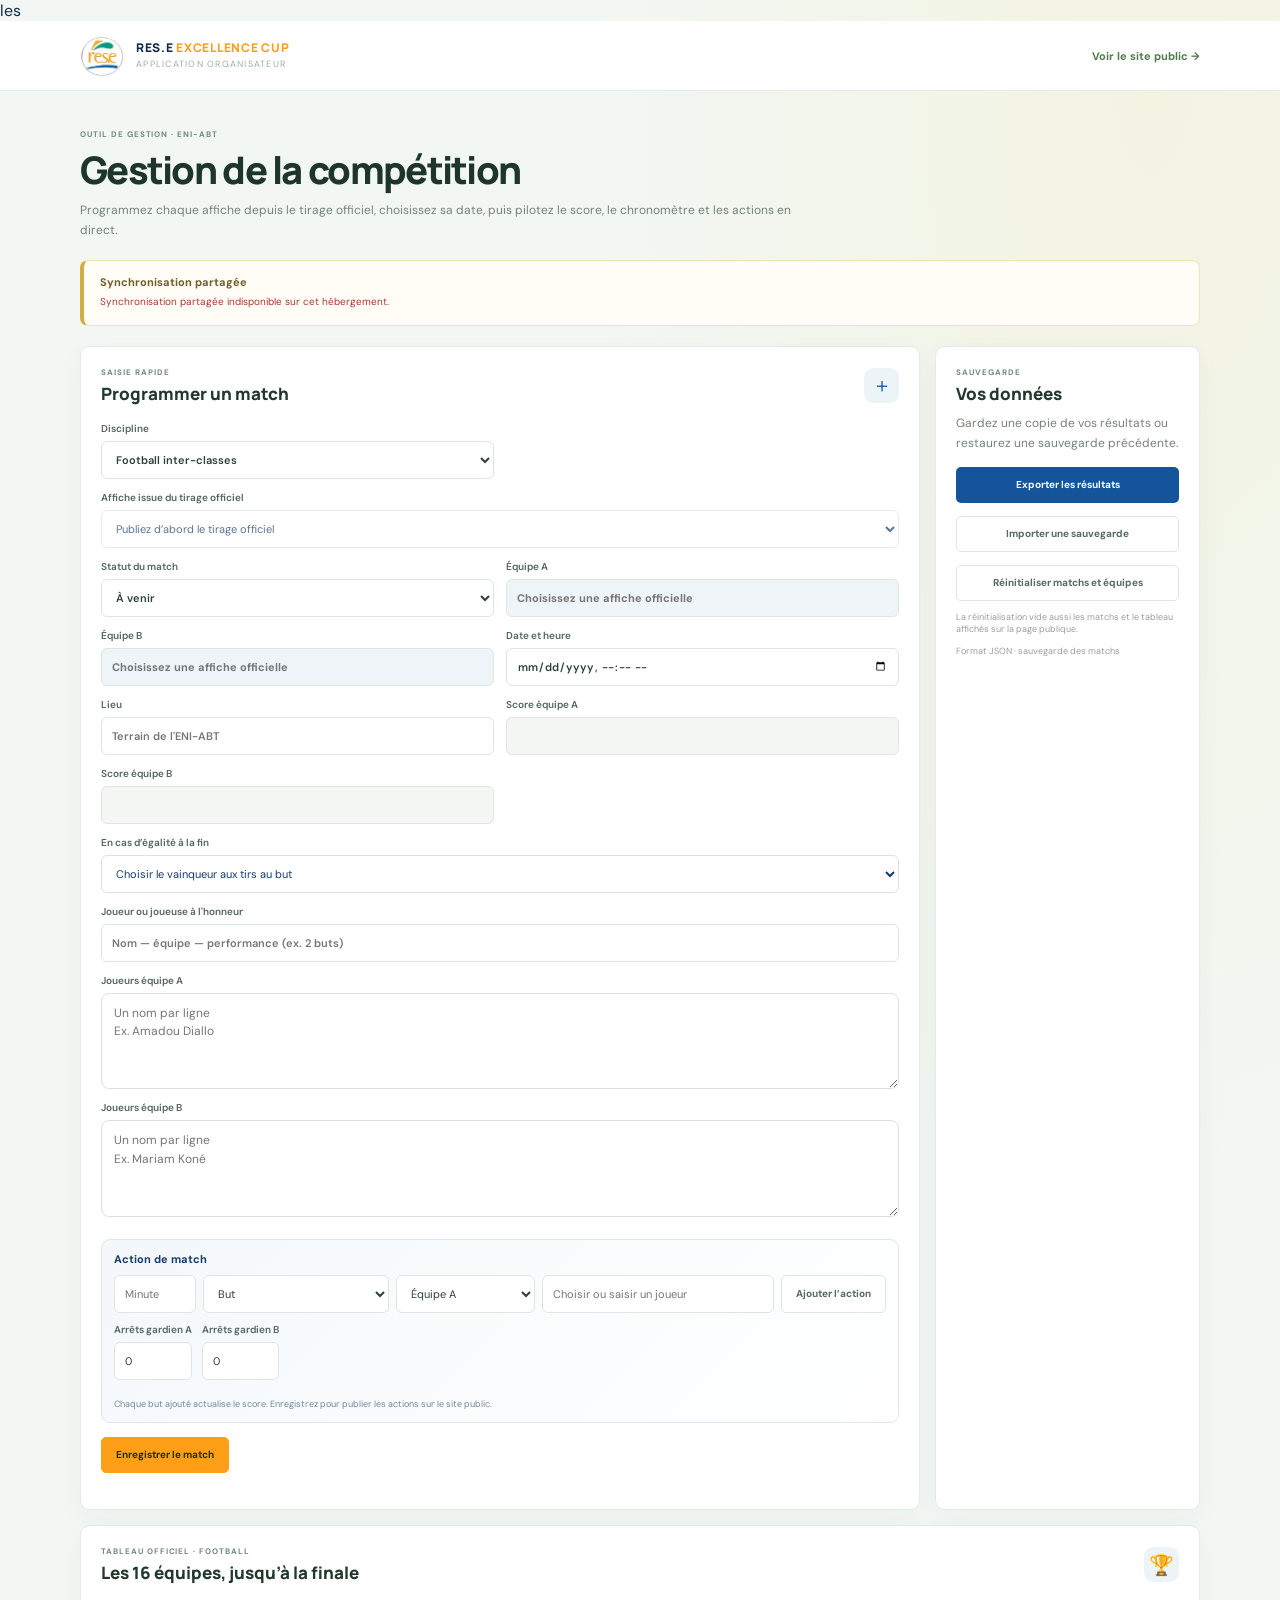
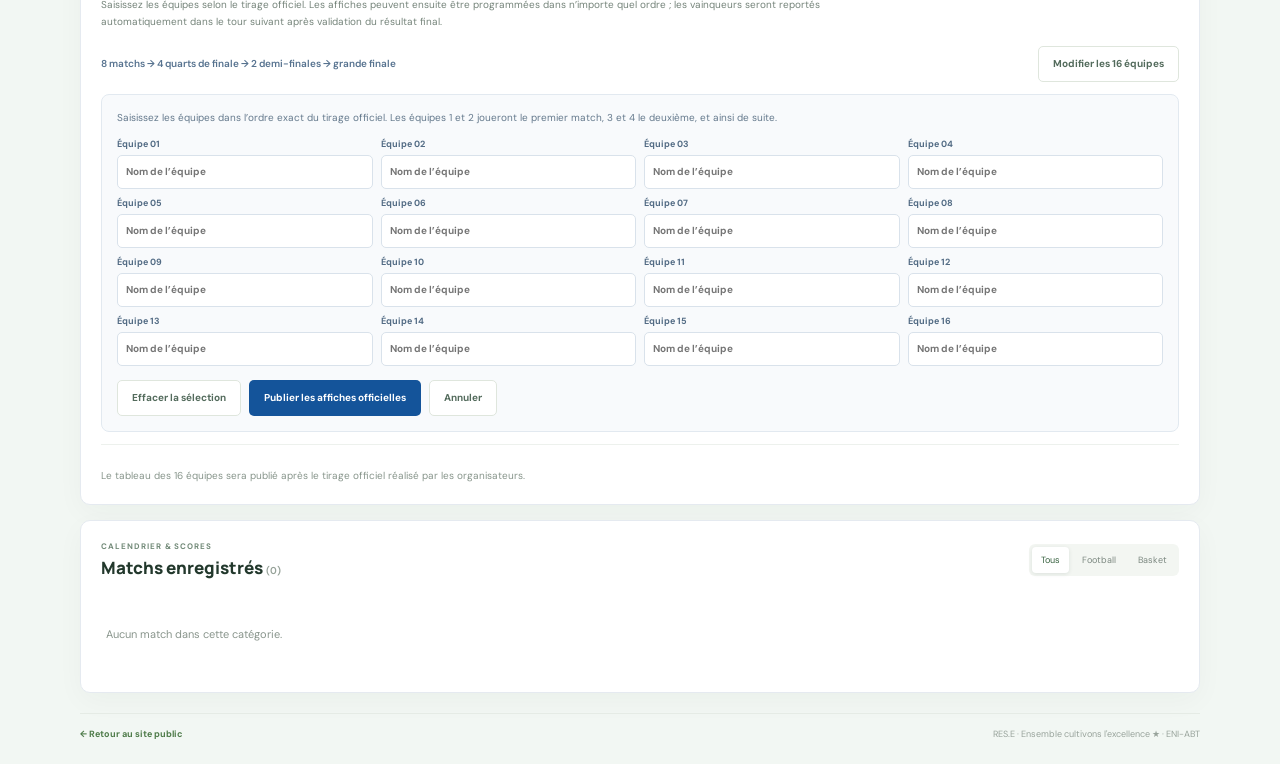
==== commit 2d1eb3c8: "Match final score animation to reference video" ====
--- a/organisateurs.html
+++ b/organisateurs.html
@@ -17,6 +17,7 @@
     <script src="matches-data.js" defer></script>
     <script src="bracket.js" defer></script>
     <script src="notifications.js" defer></script>
+    <script src="shared-store.js" defer></script>
     <script src="affiche.js" defer></script>
     <script src="organisateurs.js" defer></script>
   </head>
@@ -43,8 +44,8 @@
       </section>
 
       <section class="organizer-notice">
-        <strong>Important — données locales</strong>
-        <span>Cette version conserve les resultats sur cet appareil uniquement. L installation et les notifications sur telephone necessitent une adresse HTTPS. Pour partager les resultats avec les supporters, une base en ligne est necessaire.</span>
+        <strong>Synchronisation partagée</strong>
+        <span id="shared-sync-status" role="status" aria-live="polite">La synchronisation partagée démarre…</span>
       </section>
 
       <section class="organizer-layout">
@@ -180,7 +181,7 @@
             </div>
             <button class="modal-close" type="button" id="poster-close" aria-label="Fermer">×</button>
           </div>
-          <canvas id="result-canvas" width="1080" height="1350" aria-label="Affiche du résultat du match"></canvas>
+          <canvas id="result-canvas" width="1920" height="1080" aria-label="Affiche animée du résultat final du match"></canvas>
           <p id="poster-status" class="poster-status" aria-live="polite">Création de l’animation…</p>
           <div class="poster-actions">
             <button class="button button-dark" id="download-video" type="button" disabled>⬇ Télécharger la vidéo</button>
@@ -208,4 +209,4 @@
     </main>
     <div class="toast" id="toast" role="status" aria-live="polite"></div>
   </body>
-</html>+</html>
--- a/styles.css
+++ b/styles.css
@@ -784,6 +784,72 @@
 
 .match-card.recent-result .match-score {
   animation: score-pop .6s cubic-bezier(.2,.8,.3,1.3) both;
+}
+
+.match-card.recent-result {
+  overflow: hidden;
+  padding: 13px 12px 15px;
+  border: 1px solid rgba(246,214,109,.42);
+  border-radius: 10px;
+  background: linear-gradient(115deg,#15549a,#103c70 52%,#0b2d56);
+  box-shadow: 0 12px 30px rgba(16,60,112,.2);
+  animation: final-score-arrive .55s cubic-bezier(.2,.8,.2,1) both;
+}
+
+.match-card.recent-result::before,
+.match-card.recent-result::after {
+  position: absolute;
+  z-index: 1;
+  top: 57%;
+  color: #fff;
+  content: "×";
+  font: 900 36px/1 Arial, sans-serif;
+  pointer-events: none;
+  animation: final-cross-pulse 1.3s ease-in-out 2 both;
+}
+
+.match-card.recent-result::before { left: 5px; }
+.match-card.recent-result::after { right: 5px; }
+.match-card.recent-result .team { color: #fff; }
+.match-card.recent-result .team-crest { border-color: rgba(255,255,255,.65); color: #103c70; background: #fff; }
+.match-card.recent-result .match-status { color: #f6d66d; }
+.match-card.recent-result .match-center::before { background: radial-gradient(circle,rgba(246,214,109,.28),rgba(246,214,109,0)); }
+.match-card.recent-result .score-number { color: #103c70; background: #fff; }
+
+.final-score-banner {
+  display: grid;
+  grid-column: 1 / -1;
+  justify-items: center;
+  gap: 1px;
+  margin: -3px 0 0;
+  animation: final-title-reveal .75s .08s both;
+}
+
+.final-score-banner span {
+  color: #f6d66d;
+  font-size: 8px;
+  font-weight: 800;
+  letter-spacing: .35em;
+}
+
+.final-score-banner strong {
+  color: rgba(255,255,255,.04);
+  font: 900 27px/.95 "Manrope", sans-serif;
+  letter-spacing: .12em;
+  -webkit-text-stroke: 1px rgba(255,255,255,.92);
+}
+
+@keyframes final-score-arrive {
+  from { opacity: 0; filter: saturate(.5); transform: scale(.97); }
+  to { opacity: 1; filter: saturate(1); transform: scale(1); }
+}
+@keyframes final-title-reveal {
+  from { opacity: 0; clip-path: inset(0 50% 0 50%); transform: translateY(7px); }
+  to { opacity: 1; clip-path: inset(0); transform: translateY(0); }
+}
+@keyframes final-cross-pulse {
+  0%,100% { opacity: .35; transform: scale(.72) rotate(-15deg); }
+  50% { opacity: 1; transform: scale(1.12) rotate(0); }
 }
 
 .match-card.live-score-update .match-score { animation: score-pop .65s cubic-bezier(.2,.8,.3,1.3) both; }
--- a/organisateurs.css
+++ b/organisateurs.css
@@ -186,7 +186,7 @@
 
 .result-poster-dialog {
   display: grid;
-  width: min(100%, 520px);
+  width: min(100%, 850px);
   max-height: 94vh;
   overflow-y: auto;
   gap: 12px;
@@ -212,7 +212,7 @@
 
 #result-canvas {
   display: block;
-  width: min(100%, 340px);
+  width: min(100%, 790px);
   height: auto;
   justify-self: center;
   border-radius: 8px;
@@ -291,6 +291,10 @@
   font-size: 10px;
   line-height: 1.65;
 }
+
+#shared-sync-status[data-state="online"] { color: #176b4b; }
+#shared-sync-status[data-state="pending"] { color: #805e14; }
+#shared-sync-status[data-state="offline"] { color: #a33b35; }
 
 .organizer-layout {
   display: grid;
